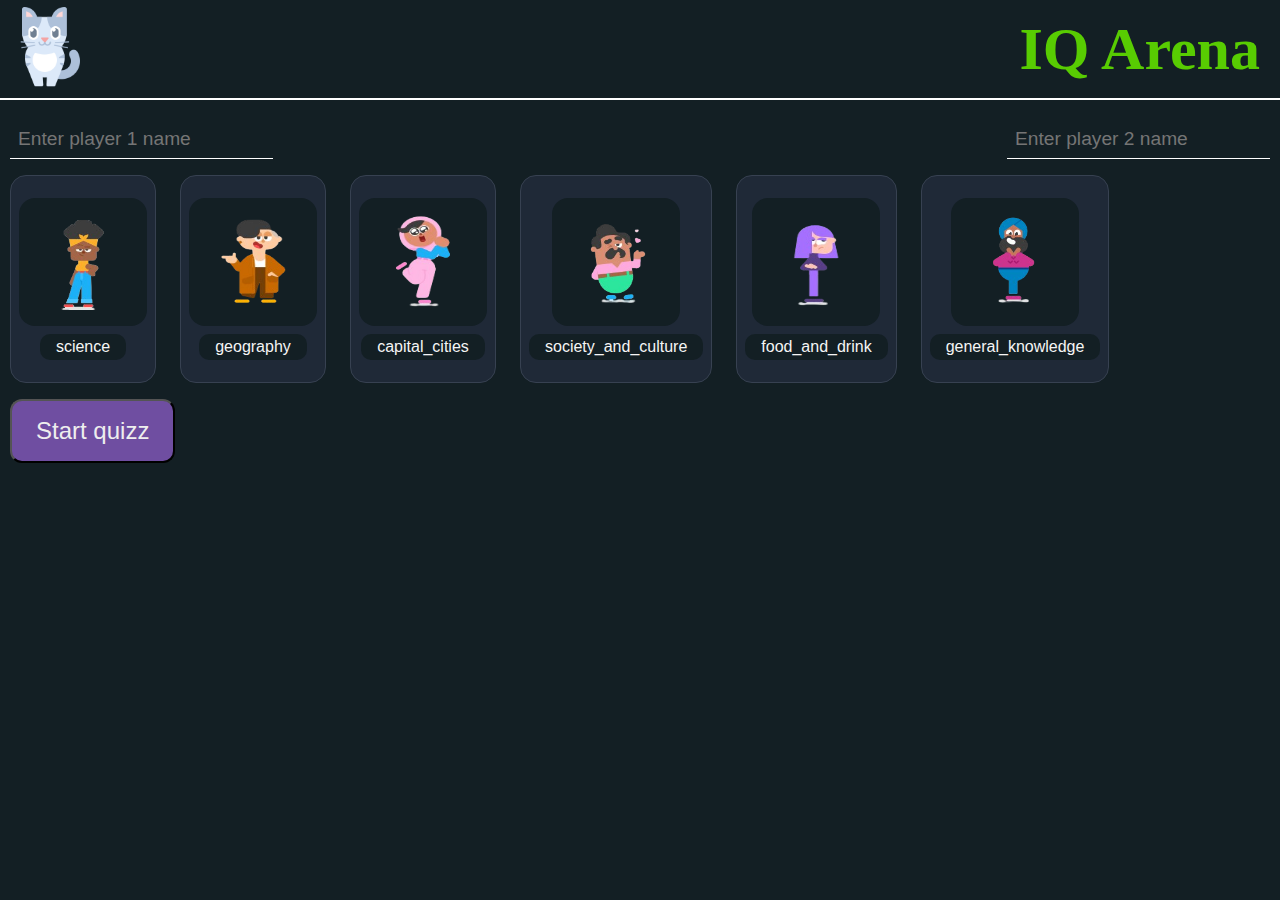
==== index.html @ 9d087863 "init" ====
<!DOCTYPE html>
<html lang="en">
  <head>
    <meta charset="UTF-8" />
    <meta name="viewport" content="width=device-width, initial-scale=1.0" />
    <title>Trivia APP</title>
    <link rel="stylesheet" href="/index.css" />
  </head>
  <body>
    <!-- AppBar -->
    <div id="appBar">
      <div>
        <img
          src="/data/images/Logo.png"
          alt="Logo"
          style="height: 80px; width: 60px; background: transparent"
        />
      </div>
      <div style="font-size: 60px; font-weight: 900; color: #58cc02">
        IQ Arena
      </div>
    </div>
    <div style="padding-top:120px; margin: 0 10px; display: flex; flex-direction: column; justify-content: center; margin-bottom: 20px;gap: 1rem;" id="content">
      <div style="display: flex; justify-content: space-between;">
        <div>
            <input
          type="text"
          name="player1"
          id="player1"
          class="playerIn"
          placeholder="Enter player 1 name"
          required
        />
        </div>
        <div>
            <input
          type="text"
          name="player2"
          id="player2"
          class="playerIn"
          placeholder="Enter player 2 name"
          required
        />
        </div>
      </div>
      <div id="showCategories" style="display: flex; flex-wrap: wrap; gap: 1.5rem;">
      </div>
      <div id="showSubBtn">
        
      </div>
      <div id="errMsg" style="color: aliceblue; font-size: larger;  width: 100%; text-align: center;">
        
      </div>
    </div>
    <script src="data/data.js"></script>
    <script src="index.js"></script>
  </body>
</html>
---- index.css ----
*{
    margin: 0;
    padding: 0;
    background-color: #131f24;
    box-sizing: border-box;
}
#appBar{
    background-color:#131f24 ;
    border-bottom: solid white 2px;
    box-shadow: 2px;
    display: flex;
    align-items: center;
    justify-content: space-between;
    padding: 5px 20px;
    height: 100px;
    position: fixed;
    width: 100%;
}
/* #content{

} */
.playerIn{
    font-size: larger;
    width: 100%;
    padding: 8px;
    outline: none;
    background-color: transparent;
    color: #cfe6ec;
    border: none;
    border-bottom: 1px white solid;
}
.cat-btn{
    /* background-color: ; */
    display: flex;
    flex-direction: column;
    align-items: center;
    border: 1px solid #374151;
    width: fit-content;
    height: 208px;
    width: fit-content;
    justify-content: center;
    border-radius: 16px;
    background-color: #1f2937;
    gap: 0.5rem;
    padding: 0.5rem;
    cursor: pointer;
}
.cat-btn img{
    width: 8rem;
    height: 8rem;
    display: flex;
    align-items: center;
    justify-content: center;
    padding: 1rem;
    border-radius: 16px;
    /* background: transparent; */
}
.cat-btn p{
    color: whitesmoke;
    font-size: larger;
    padding: 0.25rem 1rem;
    border-radius: 10px;
}
#submitBtn{
    background-color: #6f4ea1;
    color: #eeeeee;
    font-size: 1.5rem;
    padding: 1rem 1.5rem;
    gap: 0.5rem;
    border-radius: 12px;
    cursor: pointer;
    width: fit-content;
    
}
#submitBtn:hover{
    color: white;
    background-color: #5a3a86;
}
.selected{
    background-color: greenyellow;
}
#submitBtn:disabled{
    cursor: not-allowed;
    
}
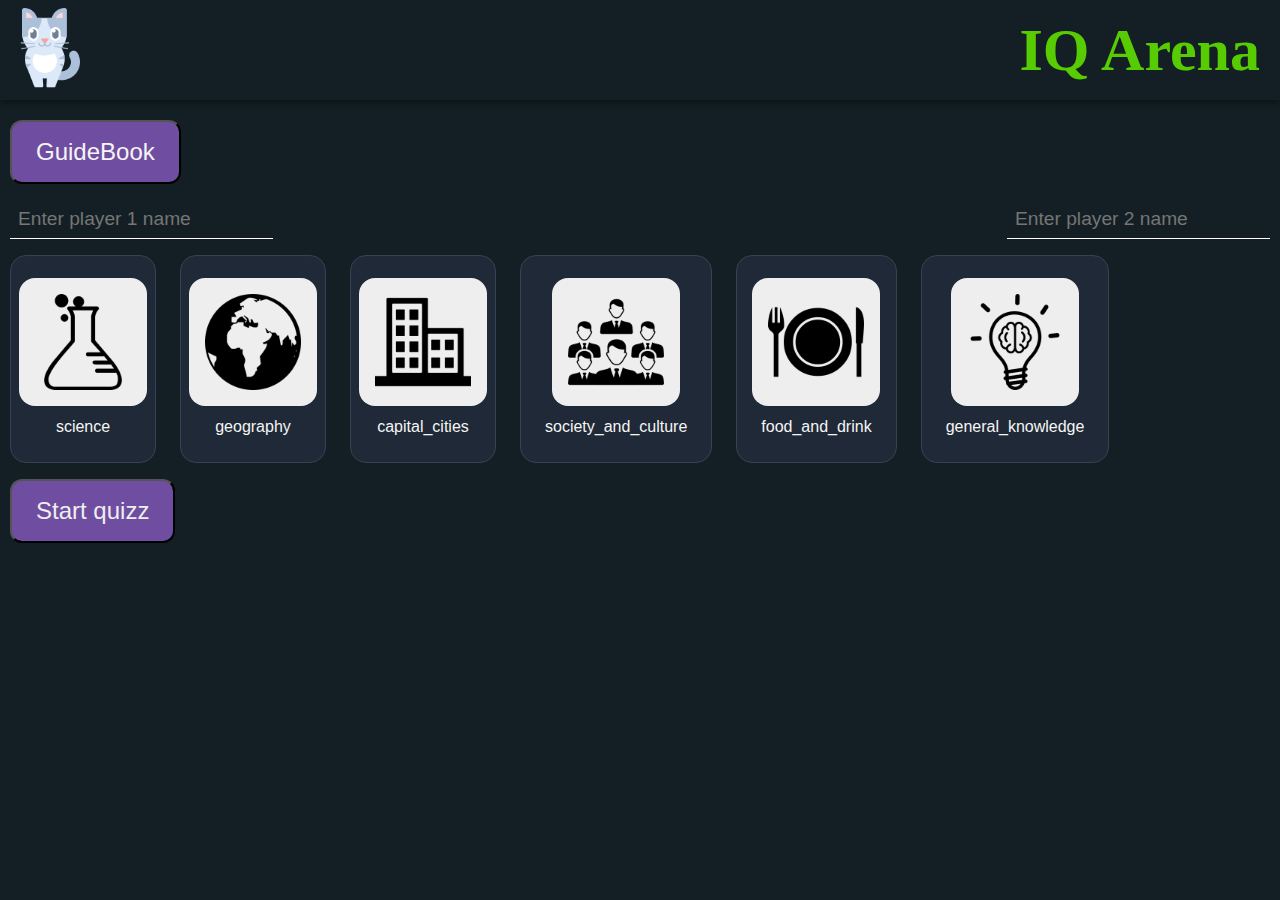
==== commit 1bc437cc: "init" ====
--- a/index.html
+++ b/index.html
@@ -5,6 +5,7 @@
     <meta name="viewport" content="width=device-width, initial-scale=1.0" />
     <title>Trivia APP</title>
     <link rel="stylesheet" href="/index.css" />
+    <link rel="icon" type="image/x-icon" href="favicon.ico">
   </head>
   <body>
     <!-- AppBar -->
@@ -21,6 +22,9 @@
       </div>
     </div>
     <div style="padding-top:120px; margin: 0 10px; display: flex; flex-direction: column; justify-content: center; margin-bottom: 20px;gap: 1rem;" id="content">
+      <button id="guidBook" >
+      <a href="guideBook/guideBook.html">GuideBook</a>
+    </button>
       <div style="display: flex; justify-content: space-between;">
         <div>
             <input
--- a/index.css
+++ b/index.css
@@ -1,13 +1,14 @@
 *{
     margin: 0;
     padding: 0;
-    background-color: #131f24;
     box-sizing: border-box;
 }
-#appBar{
-    background-color:#131f24 ;
-    border-bottom: solid white 2px;
-    box-shadow: 2px;
+body
+{
+    background-color: #131f24;
+}
+#appBar {
+    background-color: #131f24;
     display: flex;
     align-items: center;
     justify-content: space-between;
@@ -15,6 +16,7 @@
     height: 100px;
     position: fixed;
     width: 100%;
+    box-shadow: 0px 4px 6px rgba(0, 0, 0, 0.3);
 }
 /* #content{
 
@@ -54,6 +56,7 @@
     padding: 1rem;
     border-radius: 16px;
     /* background: transparent; */
+    background-color: #eeeeee;
 }
 .cat-btn p{
     color: whitesmoke;
@@ -72,6 +75,25 @@
     width: fit-content;
     
 }
+#guidBook a{
+    text-decoration: none;
+    color: whitesmoke;
+}
+#guidBook:hover{
+    color: white;
+    background-color: #5a3a86;
+}
+#guidBook{
+    background-color: #6f4ea1;
+    color: #eeeeee;
+    font-size: 1.5rem;
+    padding: 1rem 1.5rem;
+    gap: 0.5rem;
+    border-radius: 12px;
+    cursor: pointer;
+    width: fit-content;
+
+}
 #submitBtn:hover{
     color: white;
     background-color: #5a3a86;
